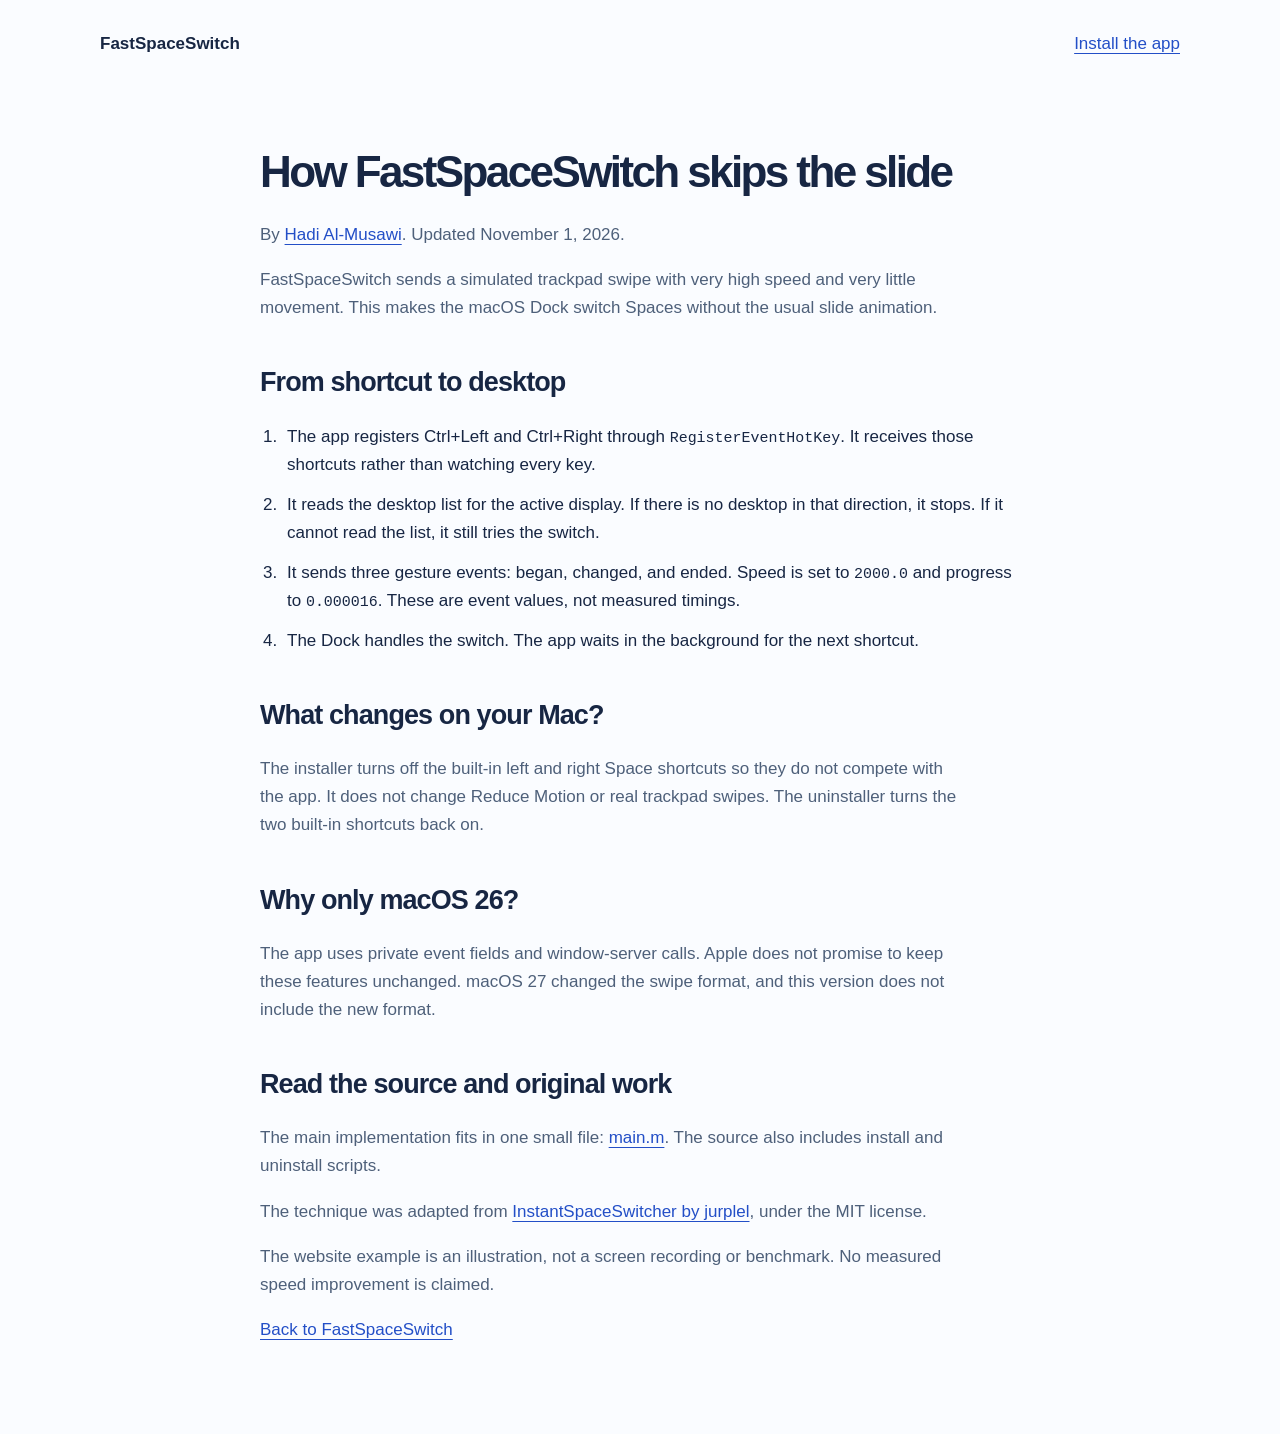
==== docs/how-it-works.html @ 005c176a "Add product website, search content, and release packaging" ====
<!doctype html><html lang="en"><head><meta charset="utf-8"><meta name="viewport" content="width=device-width,initial-scale=1"><title>How instant macOS Spaces switching works - FastSpaceSwitch</title><meta name="description" content="How FastSpaceSwitch skips the macOS Spaces slide animation with two shortcuts and a simulated swipe. Read the small open-source implementation."><link rel="canonical" href="https://hadi-almusawi.github.io/fast-space-switch/how-it-works.html"><link rel="stylesheet" href="style.css"><link rel="icon" href="icon.svg"></head><body><div class="wrap"><header><a class="brand" href="./">FastSpaceSwitch</a><a href="./#install">Install the app</a></header><main class="article"><h1>How FastSpaceSwitch skips the slide</h1><p>By <a href="https://github.com/Hadi-Almusawi">Hadi Al-Musawi</a>. Updated November 1, 2026.</p><p>FastSpaceSwitch sends a simulated trackpad swipe with very high speed and very little movement. This makes the macOS Dock switch Spaces without the usual slide animation.</p><h2>From shortcut to desktop</h2><ol><li>The app registers Ctrl+Left and Ctrl+Right through <code>RegisterEventHotKey</code>. It receives those shortcuts rather than watching every key.</li><li>It reads the desktop list for the active display. If there is no desktop in that direction, it stops. If it cannot read the list, it still tries the switch.</li><li>It sends three gesture events: began, changed, and ended. Speed is set to <code>2000.0</code> and progress to <code>0.000016</code>. These are event values, not measured timings.</li><li>The Dock handles the switch. The app waits in the background for the next shortcut.</li></ol><h2>What changes on your Mac?</h2><p>The installer turns off the built-in left and right Space shortcuts so they do not compete with the app. It does not change Reduce Motion or real trackpad swipes. The uninstaller turns the two built-in shortcuts back on.</p><h2>Why only macOS 26?</h2><p>The app uses private event fields and window-server calls. Apple does not promise to keep these features unchanged. macOS 27 changed the swipe format, and this version does not include the new format.</p><h2>Read the source and original work</h2><p>The main implementation fits in one small file: <a href="https://github.com/Hadi-Almusawi/fast-space-switch/blob/main/main.m">main.m</a>. The source also includes install and uninstall scripts.</p><p>The technique was adapted from <a href="https://github.com/jurplel/InstantSpaceSwitcher">InstantSpaceSwitcher by jurplel</a>, under the MIT license.</p><p>The website example is an illustration, not a screen recording or benchmark. No measured speed improvement is claimed.</p><p><a href="./">Back to FastSpaceSwitch</a></p></main></div></body></html>
---- docs/style.css ----
:root{color-scheme:light;--ink:#172643;--muted:#4e607a;--blue:#234fc7;--pale:#edf2ff;--line:#d3ddec}*{box-sizing:border-box}html{scroll-behavior:smooth;scroll-padding-top:30px}body{margin:0;background:#fafcff;color:var(--ink);font-family:"Helvetica Neue",Helvetica,Arial,sans-serif;line-height:1.65;font-size:17px}.wrap{max-width:1160px;margin:auto;padding:0 40px}a{color:var(--blue);text-underline-offset:4px}a:hover{text-decoration-thickness:2px}:focus-visible{outline:3px solid var(--blue);outline-offset:5px}.skip{position:absolute;top:-100px;background:white;padding:10px;z-index:10}.skip:focus{top:0}header{display:flex;align-items:center;justify-content:space-between;padding:30px 0;gap:24px}.brand{display:flex;gap:12px;align-items:center;font-weight:650;color:var(--ink);text-decoration:none}nav{display:flex;gap:26px}nav a{color:var(--muted);font-size:15px;text-decoration:none}.hero{display:flex;align-items:center;gap:40px;padding:66px 0 68px}.intro{flex:1}.version{font-size:15px;color:var(--blue);margin:0 0 18px}h1{font-size:clamp(38px,4.7vw,60px);line-height:1.07;letter-spacing:-2.6px;font-weight:600;margin:0 0 26px}h2{font-size:32px;letter-spacing:-.9px;line-height:1.2;margin:0 0 24px;font-weight:550}h3{font-size:19px;font-weight:600;margin:0 0 16px}.lead{font-size:21px;color:var(--muted);max-width:560px;line-height:1.5}.actions{display:flex;align-items:center;gap:22px;flex-wrap:wrap;margin:30px 0 15px}.button,button{display:inline-block;background:var(--blue);color:white;padding:12px 20px;border:1px solid transparent;border-radius:8px;text-decoration:none;font:inherit;font-size:16px;font-weight:550;cursor:pointer}.button:hover,button:hover{background:#183c9e}.small{font-size:14px;color:var(--muted);line-height:1.6}.key-pair{display:flex;gap:12px;transform:rotate(-7deg);padding-right:12px}.key-pair kbd{font-family:inherit;font-size:16px;line-height:1.4;display:flex;flex-direction:column;justify-content:space-between;background:var(--pale);width:105px;height:112px;border:1px solid #c3d0e7;box-shadow:0 6px 0 #bdcbe0,0 12px 20px #233d6215;border-radius:16px;padding:16px}.key-pair kbd:last-child{width:80px;font-size:28px;line-height:1.3;align-items:center}.key-pair span{font-size:30px;line-height:1}.demo-section{background:var(--pale);border-radius:20px;padding:32px}.section-top{display:flex;justify-content:space-between;align-items:center;gap:20px;margin-bottom:24px}.section-top h2{margin:0}.section-top button{padding:8px 15px}.demo-grid{display:grid;grid-template-columns:1fr 1fr;gap:28px}.demo-grid h3{font-size:15px}.screen{overflow:hidden;border-radius:10px;aspect-ratio:1.7;border:1px solid #819cc4}.scene{display:flex;width:200%;height:100%;transform:translateX(0)}.desktop{position:relative;width:50%;height:100%;padding:24px 32px 35px;background:linear-gradient(145deg,#9dbce8,#dbe6f9)}.desktop.second{background:linear-gradient(145deg,#b9b5e6,#e7dcf5)}.window{background:white;border-radius:7px;box-shadow:0 5px 20px #1c315a25;padding:7px 14px;height:100%;font-size:13px}.window span{color:#9eacc0;letter-spacing:3px;font-size:9px}.window p{margin:10px 0}.fake-lines{height:40px;max-width:160px;background:repeating-linear-gradient(to bottom,#e5eaf2 0px,#e5eaf2 5px,transparent 5px,transparent 13px)}.desktop small{position:absolute;bottom:8px;left:0;right:0;text-align:center;font-size:11px;color:#233b61}.native .scene{transition:transform .65s ease}.demo-grid.switched .scene{transform:translateX(-50%)}section:not(.hero):not(.demo-section){padding:68px 0;border-bottom:1px solid var(--line)}.columns{display:grid;grid-template-columns:1fr 1fr;gap:56px}.columns p:first-child{margin-top:0}p{max-width:75ch}pre{white-space:pre-wrap;overflow-wrap:anywhere;background:var(--pale);padding:20px;border-radius:8px;font-size:14px;line-height:1.8}code{font-size:.88em;font-family:Menlo,Consolas,monospace;overflow-wrap:anywhere}li{padding-left:5px;margin-bottom:12px}ol{padding-left:22px}.install-columns{margin-top:32px}table{width:100%;border-collapse:collapse;text-align:left;font-size:16px}caption{text-align:left;color:var(--muted);font-size:14px;margin-bottom:12px}td,th{padding:16px 12px;border-bottom:1px solid var(--line);vertical-align:top}th{font-weight:550;width:40%}details{border-bottom:1px solid var(--line);padding:19px 0}summary{cursor:pointer;font-weight:550;padding-right:10px}details p{color:var(--muted);padding-left:18px}.closing{text-align:center}.closing p{margin:0 auto 24px}.closing h2{font-size:38px}footer{display:flex;flex-wrap:wrap;gap:18px 26px;padding:32px 0;font-size:13px}footer span{margin-right:auto}footer a{color:var(--muted)}.article{max-width:760px;margin:60px auto 90px}.article h1{font-size:44px}.article h2{margin-top:44px;font-size:27px}.article p{color:var(--muted)}@media(max-width:760px){.wrap{padding:0 22px}header{padding:22px 0;flex-wrap:wrap;gap:16px}nav{gap:20px}.hero{padding:42px 0;gap:20px}h1{letter-spacing:-1.4px}.key-pair{display:none}.lead{font-size:19px}.columns{grid-template-columns:1fr;gap:24px}.demo-section{padding:22px 16px;border-radius:13px}.demo-grid{grid-template-columns:1fr;gap:24px}.screen{aspect-ratio:1.9}.section-top{align-items:start}.section-top h2{font-size:27px}.section-top button{font-size:14px;white-space:nowrap;padding:8px 10px}section:not(.hero):not(.demo-section){padding:46px 0}h2{font-size:28px}.desktop{padding:18px 32px 32px}td,th{padding:12px 6px;font-size:14px}footer span{width:100%}.article{margin:35px auto}.article h1{font-size:36px}}@media(prefers-reduced-motion:reduce){html{scroll-behavior:auto}.native .scene{transition:none}}[hidden]{display:none!important}
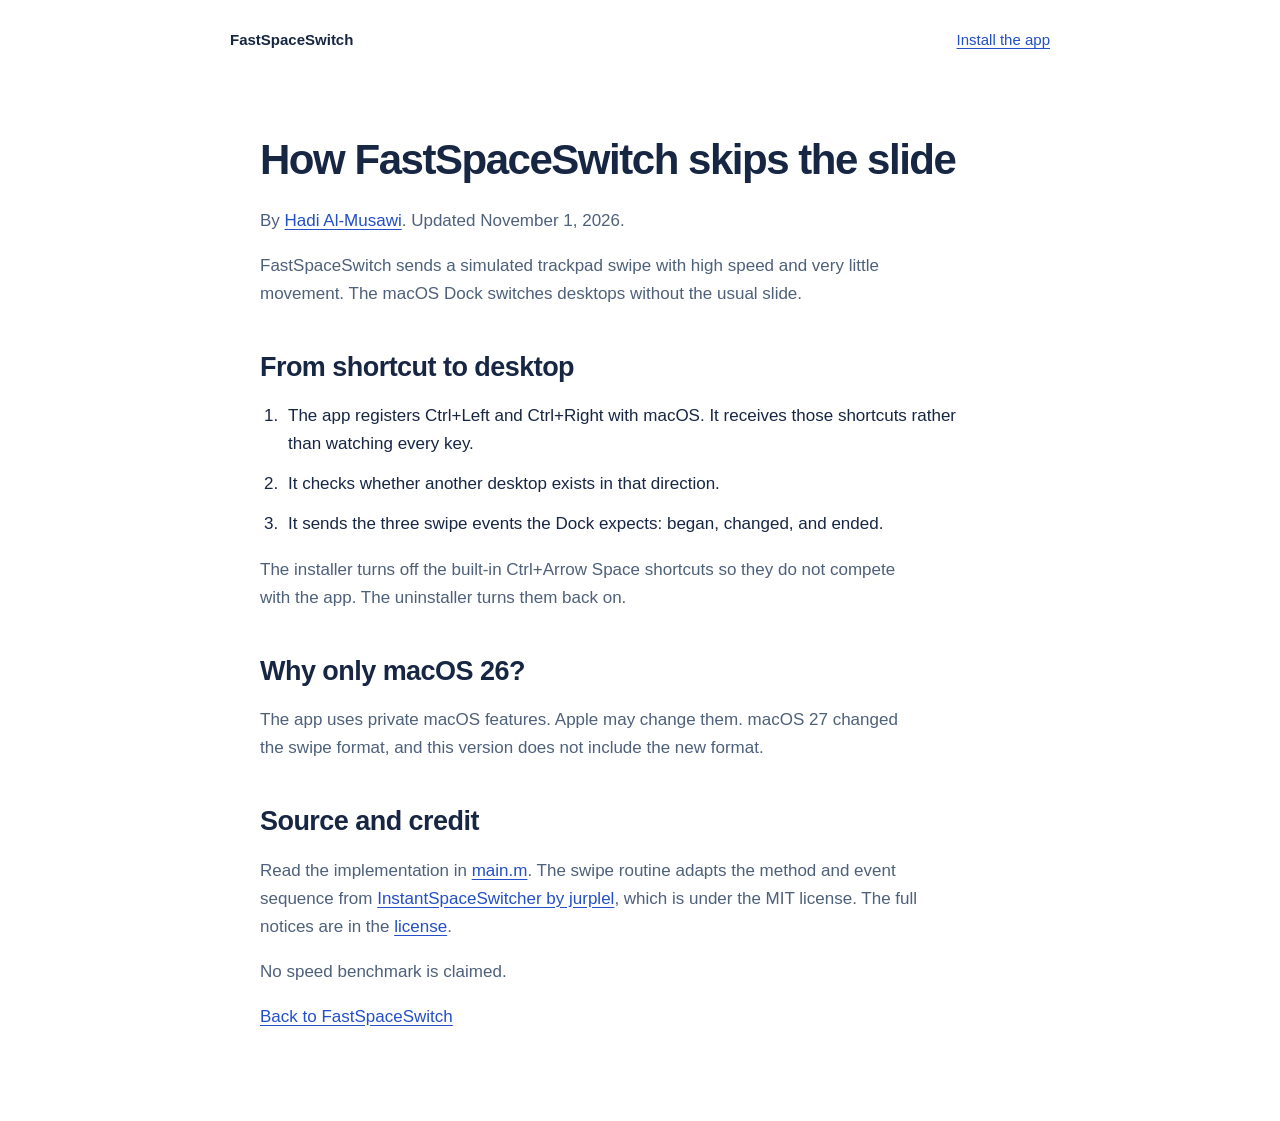
==== commit c8e5202f: "Simplify project website and keep technical credit in context" ====
--- a/docs/how-it-works.html
+++ b/docs/how-it-works.html
@@ -1 +1,35 @@
-<!doctype html><html lang="en"><head><meta charset="utf-8"><meta name="viewport" content="width=device-width,initial-scale=1"><title>How instant macOS Spaces switching works - FastSpaceSwitch</title><meta name="description" content="How FastSpaceSwitch skips the macOS Spaces slide animation with two shortcuts and a simulated swipe. Read the small open-source implementation."><link rel="canonical" href="https://hadi-almusawi.github.io/fast-space-switch/how-it-works.html"><link rel="stylesheet" href="style.css"><link rel="icon" href="icon.svg"></head><body><div class="wrap"><header><a class="brand" href="./">FastSpaceSwitch</a><a href="./#install">Install the app</a></header><main class="article"><h1>How FastSpaceSwitch skips the slide</h1><p>By <a href="https://github.com/Hadi-Almusawi">Hadi Al-Musawi</a>. Updated November 1, 2026.</p><p>FastSpaceSwitch sends a simulated trackpad swipe with very high speed and very little movement. This makes the macOS Dock switch Spaces without the usual slide animation.</p><h2>From shortcut to desktop</h2><ol><li>The app registers Ctrl+Left and Ctrl+Right through <code>RegisterEventHotKey</code>. It receives those shortcuts rather than watching every key.</li><li>It reads the desktop list for the active display. If there is no desktop in that direction, it stops. If it cannot read the list, it still tries the switch.</li><li>It sends three gesture events: began, changed, and ended. Speed is set to <code>2000.0</code> and progress to <code>0.000016</code>. These are event values, not measured timings.</li><li>The Dock handles the switch. The app waits in the background for the next shortcut.</li></ol><h2>What changes on your Mac?</h2><p>The installer turns off the built-in left and right Space shortcuts so they do not compete with the app. It does not change Reduce Motion or real trackpad swipes. The uninstaller turns the two built-in shortcuts back on.</p><h2>Why only macOS 26?</h2><p>The app uses private event fields and window-server calls. Apple does not promise to keep these features unchanged. macOS 27 changed the swipe format, and this version does not include the new format.</p><h2>Read the source and original work</h2><p>The main implementation fits in one small file: <a href="https://github.com/Hadi-Almusawi/fast-space-switch/blob/main/main.m">main.m</a>. The source also includes install and uninstall scripts.</p><p>The technique was adapted from <a href="https://github.com/jurplel/InstantSpaceSwitcher">InstantSpaceSwitcher by jurplel</a>, under the MIT license.</p><p>The website example is an illustration, not a screen recording or benchmark. No measured speed improvement is claimed.</p><p><a href="./">Back to FastSpaceSwitch</a></p></main></div></body></html>
+<!doctype html>
+<html lang="en">
+<head>
+  <meta charset="utf-8">
+  <meta name="viewport" content="width=device-width, initial-scale=1">
+  <title>How instant macOS Spaces switching works - FastSpaceSwitch</title>
+  <meta name="description" content="How FastSpaceSwitch skips the macOS Spaces slide animation with two shortcuts and a simulated swipe. Read the small open-source implementation.">
+  <link rel="canonical" href="https://hadi-almusawi.github.io/fast-space-switch/how-it-works.html">
+  <link rel="stylesheet" href="style.css">
+  <link rel="icon" href="icon.svg">
+</head>
+<body>
+  <div class="page">
+    <header class="top"><a class="brand" href="./">FastSpaceSwitch</a><a href="./#install">Install the app</a></header>
+    <main class="article">
+      <h1>How FastSpaceSwitch skips the slide</h1>
+      <p>By <a href="https://github.com/Hadi-Almusawi">Hadi Al-Musawi</a>. Updated November 1, 2026.</p>
+      <p>FastSpaceSwitch sends a simulated trackpad swipe with high speed and very little movement. The macOS Dock switches desktops without the usual slide.</p>
+      <h2>From shortcut to desktop</h2>
+      <ol>
+        <li>The app registers Ctrl+Left and Ctrl+Right with macOS. It receives those shortcuts rather than watching every key.</li>
+        <li>It checks whether another desktop exists in that direction.</li>
+        <li>It sends the three swipe events the Dock expects: began, changed, and ended.</li>
+      </ol>
+      <p>The installer turns off the built-in Ctrl+Arrow Space shortcuts so they do not compete with the app. The uninstaller turns them back on.</p>
+      <h2>Why only macOS 26?</h2>
+      <p>The app uses private macOS features. Apple may change them. macOS 27 changed the swipe format, and this version does not include the new format.</p>
+      <h2>Source and credit</h2>
+      <p>Read the implementation in <a href="https://github.com/Hadi-Almusawi/fast-space-switch/blob/main/main.m">main.m</a>. The swipe routine adapts the method and event sequence from <a href="https://github.com/jurplel/InstantSpaceSwitcher">InstantSpaceSwitcher by jurplel</a>, which is under the MIT license. The full notices are in the <a href="https://github.com/Hadi-Almusawi/fast-space-switch/blob/main/LICENSE">license</a>.</p>
+      <p>No speed benchmark is claimed.</p>
+      <p><a href="./">Back to FastSpaceSwitch</a></p>
+    </main>
+  </div>
+</body>
+</html>
--- a/docs/style.css
+++ b/docs/style.css
@@ -1 +1,54 @@
-:root{color-scheme:light;--ink:#172643;--muted:#4e607a;--blue:#234fc7;--pale:#edf2ff;--line:#d3ddec}*{box-sizing:border-box}html{scroll-behavior:smooth;scroll-padding-top:30px}body{margin:0;background:#fafcff;color:var(--ink);font-family:"Helvetica Neue",Helvetica,Arial,sans-serif;line-height:1.65;font-size:17px}.wrap{max-width:1160px;margin:auto;padding:0 40px}a{color:var(--blue);text-underline-offset:4px}a:hover{text-decoration-thickness:2px}:focus-visible{outline:3px solid var(--blue);outline-offset:5px}.skip{position:absolute;top:-100px;background:white;padding:10px;z-index:10}.skip:focus{top:0}header{display:flex;align-items:center;justify-content:space-between;padding:30px 0;gap:24px}.brand{display:flex;gap:12px;align-items:center;font-weight:650;color:var(--ink);text-decoration:none}nav{display:flex;gap:26px}nav a{color:var(--muted);font-size:15px;text-decoration:none}.hero{display:flex;align-items:center;gap:40px;padding:66px 0 68px}.intro{flex:1}.version{font-size:15px;color:var(--blue);margin:0 0 18px}h1{font-size:clamp(38px,4.7vw,60px);line-height:1.07;letter-spacing:-2.6px;font-weight:600;margin:0 0 26px}h2{font-size:32px;letter-spacing:-.9px;line-height:1.2;margin:0 0 24px;font-weight:550}h3{font-size:19px;font-weight:600;margin:0 0 16px}.lead{font-size:21px;color:var(--muted);max-width:560px;line-height:1.5}.actions{display:flex;align-items:center;gap:22px;flex-wrap:wrap;margin:30px 0 15px}.button,button{display:inline-block;background:var(--blue);color:white;padding:12px 20px;border:1px solid transparent;border-radius:8px;text-decoration:none;font:inherit;font-size:16px;font-weight:550;cursor:pointer}.button:hover,button:hover{background:#183c9e}.small{font-size:14px;color:var(--muted);line-height:1.6}.key-pair{display:flex;gap:12px;transform:rotate(-7deg);padding-right:12px}.key-pair kbd{font-family:inherit;font-size:16px;line-height:1.4;display:flex;flex-direction:column;justify-content:space-between;background:var(--pale);width:105px;height:112px;border:1px solid #c3d0e7;box-shadow:0 6px 0 #bdcbe0,0 12px 20px #233d6215;border-radius:16px;padding:16px}.key-pair kbd:last-child{width:80px;font-size:28px;line-height:1.3;align-items:center}.key-pair span{font-size:30px;line-height:1}.demo-section{background:var(--pale);border-radius:20px;padding:32px}.section-top{display:flex;justify-content:space-between;align-items:center;gap:20px;margin-bottom:24px}.section-top h2{margin:0}.section-top button{padding:8px 15px}.demo-grid{display:grid;grid-template-columns:1fr 1fr;gap:28px}.demo-grid h3{font-size:15px}.screen{overflow:hidden;border-radius:10px;aspect-ratio:1.7;border:1px solid #819cc4}.scene{display:flex;width:200%;height:100%;transform:translateX(0)}.desktop{position:relative;width:50%;height:100%;padding:24px 32px 35px;background:linear-gradient(145deg,#9dbce8,#dbe6f9)}.desktop.second{background:linear-gradient(145deg,#b9b5e6,#e7dcf5)}.window{background:white;border-radius:7px;box-shadow:0 5px 20px #1c315a25;padding:7px 14px;height:100%;font-size:13px}.window span{color:#9eacc0;letter-spacing:3px;font-size:9px}.window p{margin:10px 0}.fake-lines{height:40px;max-width:160px;background:repeating-linear-gradient(to bottom,#e5eaf2 0px,#e5eaf2 5px,transparent 5px,transparent 13px)}.desktop small{position:absolute;bottom:8px;left:0;right:0;text-align:center;font-size:11px;color:#233b61}.native .scene{transition:transform .65s ease}.demo-grid.switched .scene{transform:translateX(-50%)}section:not(.hero):not(.demo-section){padding:68px 0;border-bottom:1px solid var(--line)}.columns{display:grid;grid-template-columns:1fr 1fr;gap:56px}.columns p:first-child{margin-top:0}p{max-width:75ch}pre{white-space:pre-wrap;overflow-wrap:anywhere;background:var(--pale);padding:20px;border-radius:8px;font-size:14px;line-height:1.8}code{font-size:.88em;font-family:Menlo,Consolas,monospace;overflow-wrap:anywhere}li{padding-left:5px;margin-bottom:12px}ol{padding-left:22px}.install-columns{margin-top:32px}table{width:100%;border-collapse:collapse;text-align:left;font-size:16px}caption{text-align:left;color:var(--muted);font-size:14px;margin-bottom:12px}td,th{padding:16px 12px;border-bottom:1px solid var(--line);vertical-align:top}th{font-weight:550;width:40%}details{border-bottom:1px solid var(--line);padding:19px 0}summary{cursor:pointer;font-weight:550;padding-right:10px}details p{color:var(--muted);padding-left:18px}.closing{text-align:center}.closing p{margin:0 auto 24px}.closing h2{font-size:38px}footer{display:flex;flex-wrap:wrap;gap:18px 26px;padding:32px 0;font-size:13px}footer span{margin-right:auto}footer a{color:var(--muted)}.article{max-width:760px;margin:60px auto 90px}.article h1{font-size:44px}.article h2{margin-top:44px;font-size:27px}.article p{color:var(--muted)}@media(max-width:760px){.wrap{padding:0 22px}header{padding:22px 0;flex-wrap:wrap;gap:16px}nav{gap:20px}.hero{padding:42px 0;gap:20px}h1{letter-spacing:-1.4px}.key-pair{display:none}.lead{font-size:19px}.columns{grid-template-columns:1fr;gap:24px}.demo-section{padding:22px 16px;border-radius:13px}.demo-grid{grid-template-columns:1fr;gap:24px}.screen{aspect-ratio:1.9}.section-top{align-items:start}.section-top h2{font-size:27px}.section-top button{font-size:14px;white-space:nowrap;padding:8px 10px}section:not(.hero):not(.demo-section){padding:46px 0}h2{font-size:28px}.desktop{padding:18px 32px 32px}td,th{padding:12px 6px;font-size:14px}footer span{width:100%}.article{margin:35px auto}.article h1{font-size:36px}}@media(prefers-reduced-motion:reduce){html{scroll-behavior:auto}.native .scene{transition:none}}[hidden]{display:none!important}
+:root {
+  color-scheme: light;
+  --ink: #172643;
+  --muted: #4e607a;
+  --blue: #234fc7;
+  --line: #dbe2ed;
+}
+
+* { box-sizing: border-box; }
+html { scroll-behavior: smooth; }
+body {
+  margin: 0;
+  background: #fff;
+  color: var(--ink);
+  font: 17px/1.65 "Helvetica Neue", Helvetica, Arial, sans-serif;
+}
+.page { max-width: 880px; margin: 0 auto; padding: 0 30px; }
+a { color: var(--blue); text-underline-offset: 3px; }
+a:hover { text-decoration-thickness: 2px; }
+:focus-visible { outline: 3px solid var(--blue); outline-offset: 4px; }
+.skip { position: absolute; top: -100px; padding: 10px; background: white; }
+.skip:focus { top: 0; }
+.top { display: flex; align-items: center; justify-content: space-between; gap: 20px; padding: 28px 0; font-size: 15px; }
+.brand { display: inline-flex; align-items: center; gap: 10px; color: var(--ink); font-weight: 650; text-decoration: none; }
+.hero { padding: 82px 0 70px; }
+h1 { max-width: 760px; margin: 0 0 24px; font-size: clamp(37px, 6vw, 60px); line-height: 1.12; letter-spacing: -.035em; font-weight: 600; }
+.hero > p:not(.note) { max-width: 660px; margin: 0 0 30px; color: var(--muted); font-size: 21px; line-height: 1.55; }
+kbd { display: inline-block; min-width: 30px; padding: 0 5px; border: 1px solid #b9c8de; border-radius: 5px; background: #f5f8fc; color: var(--ink); font-family: inherit; font-size: .82em; font-weight: 600; line-height: 1.7; text-align: center; white-space: nowrap; }
+.button { display: inline-block; padding: 12px 19px; border-radius: 7px; background: var(--blue); color: white; font-weight: 600; text-decoration: none; }
+.button:hover { background: #183c9e; }
+.note { max-width: 680px; color: var(--muted); font-size: 14px; line-height: 1.6; }
+.hero .note { margin-top: 17px; }
+main > section:not(.hero) { padding: 46px 0; border-top: 1px solid var(--line); }
+h2 { margin: 0 0 17px; font-size: 27px; line-height: 1.3; letter-spacing: -.02em; font-weight: 600; }
+p { max-width: 70ch; margin: 0 0 17px; }
+ol { max-width: 700px; margin: 0 0 18px; padding-left: 23px; }
+li { margin: 0 0 12px; padding-left: 5px; }
+code { font: .85em Menlo, Consolas, monospace; overflow-wrap: anywhere; }
+footer { display: flex; flex-wrap: wrap; gap: 12px 25px; padding: 28px 0 42px; border-top: 1px solid var(--line); color: var(--muted); font-size: 14px; }
+footer span { margin-right: auto; }
+.article { max-width: 760px; margin: 55px auto 90px; }
+.article h1 { font-size: 42px; }
+.article h2 { margin-top: 42px; }
+.article p { color: var(--muted); }
+@media (max-width: 600px) {
+  .page { padding: 0 20px; }
+  .top { padding: 20px 0; }
+  .hero { padding: 56px 0 50px; }
+  h1 { letter-spacing: -.03em; }
+  .hero > p:not(.note) { font-size: 19px; }
+  main > section:not(.hero) { padding: 36px 0; }
+  footer span { width: 100%; }
+}
+@media (prefers-reduced-motion: reduce) { html { scroll-behavior: auto; } }
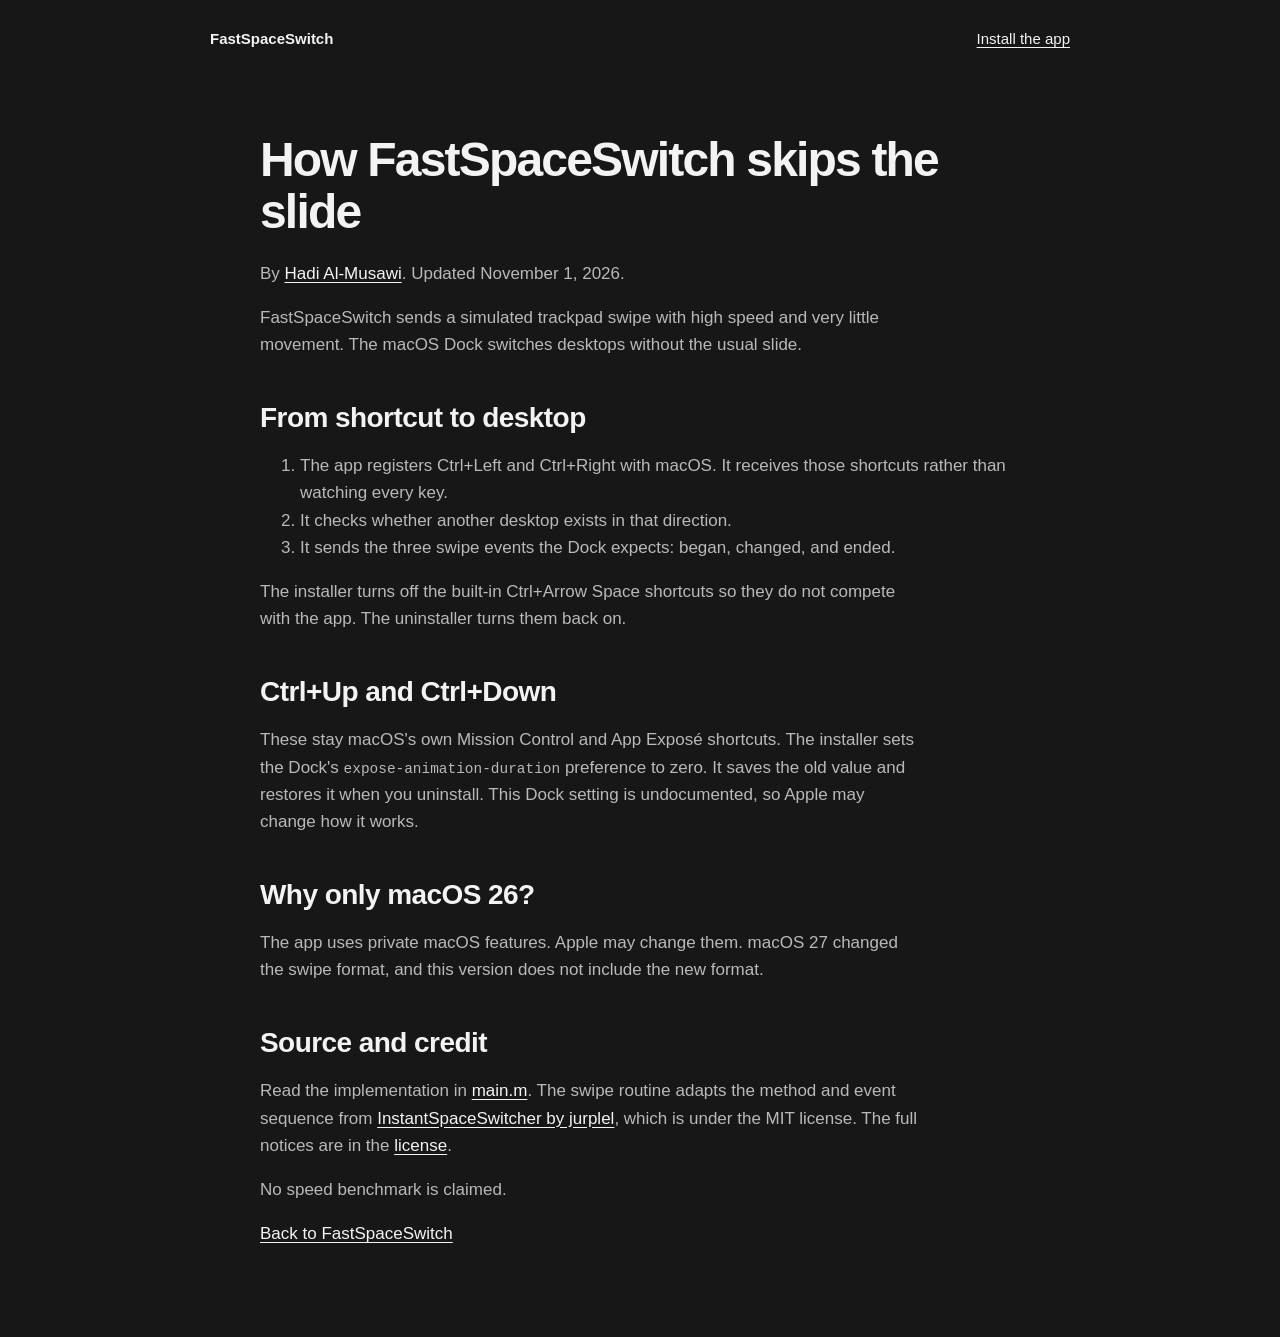
==== commit ea7abae0: "Speed up native Mission Control shortcuts" ====
--- a/docs/how-it-works.html
+++ b/docs/how-it-works.html
@@ -23,6 +23,8 @@
         <li>It sends the three swipe events the Dock expects: began, changed, and ended.</li>
       </ol>
       <p>The installer turns off the built-in Ctrl+Arrow Space shortcuts so they do not compete with the app. The uninstaller turns them back on.</p>
+      <h2>Ctrl+Up and Ctrl+Down</h2>
+      <p>These stay macOS's own Mission Control and App Exposé shortcuts. The installer sets the Dock's <code>expose-animation-duration</code> preference to zero. It saves the old value and restores it when you uninstall. This Dock setting is undocumented, so Apple may change how it works.</p>
       <h2>Why only macOS 26?</h2>
       <p>The app uses private macOS features. Apple may change them. macOS 27 changed the swipe format, and this version does not include the new format.</p>
       <h2>Source and credit</h2>
--- a/docs/style.css
+++ b/docs/style.css
@@ -1,54 +1,46 @@
-:root {
-  color-scheme: light;
-  --ink: #172643;
-  --muted: #4e607a;
-  --blue: #234fc7;
-  --line: #dbe2ed;
-}
-
+:root { color-scheme: dark; --bg: #171717; --surface: #222; --ink: #f3f3f3; --muted: #b9b9b9; --line: #3a3a3a; }
 * { box-sizing: border-box; }
 html { scroll-behavior: smooth; }
-body {
-  margin: 0;
-  background: #fff;
-  color: var(--ink);
-  font: 17px/1.65 "Helvetica Neue", Helvetica, Arial, sans-serif;
-}
-.page { max-width: 880px; margin: 0 auto; padding: 0 30px; }
-a { color: var(--blue); text-underline-offset: 3px; }
-a:hover { text-decoration-thickness: 2px; }
-:focus-visible { outline: 3px solid var(--blue); outline-offset: 4px; }
-.skip { position: absolute; top: -100px; padding: 10px; background: white; }
+body { margin: 0; background: var(--bg); color: var(--ink); font: 17px/1.6 -apple-system, BlinkMacSystemFont, "Helvetica Neue", sans-serif; }
+.page { max-width: 920px; margin: auto; padding: 0 30px; }
+a { color: var(--ink); text-underline-offset: 3px; }
+a:hover { color: #fff; text-decoration-thickness: 2px; }
+:focus-visible { outline: 2px solid #fff; outline-offset: 4px; }
+.skip { position: absolute; top: -100px; padding: 8px 12px; background: var(--ink); color: var(--bg); }
 .skip:focus { top: 0; }
-.top { display: flex; align-items: center; justify-content: space-between; gap: 20px; padding: 28px 0; font-size: 15px; }
-.brand { display: inline-flex; align-items: center; gap: 10px; color: var(--ink); font-weight: 650; text-decoration: none; }
-.hero { padding: 82px 0 70px; }
-h1 { max-width: 760px; margin: 0 0 24px; font-size: clamp(37px, 6vw, 60px); line-height: 1.12; letter-spacing: -.035em; font-weight: 600; }
-.hero > p:not(.note) { max-width: 660px; margin: 0 0 30px; color: var(--muted); font-size: 21px; line-height: 1.55; }
-kbd { display: inline-block; min-width: 30px; padding: 0 5px; border: 1px solid #b9c8de; border-radius: 5px; background: #f5f8fc; color: var(--ink); font-family: inherit; font-size: .82em; font-weight: 600; line-height: 1.7; text-align: center; white-space: nowrap; }
-.button { display: inline-block; padding: 12px 19px; border-radius: 7px; background: var(--blue); color: white; font-weight: 600; text-decoration: none; }
-.button:hover { background: #183c9e; }
-.note { max-width: 680px; color: var(--muted); font-size: 14px; line-height: 1.6; }
-.hero .note { margin-top: 17px; }
-main > section:not(.hero) { padding: 46px 0; border-top: 1px solid var(--line); }
-h2 { margin: 0 0 17px; font-size: 27px; line-height: 1.3; letter-spacing: -.02em; font-weight: 600; }
+.top { display: flex; align-items: center; justify-content: space-between; gap: 20px; padding: 27px 0; font-size: 15px; }
+.brand { display: inline-flex; align-items: center; gap: 10px; font-weight: 650; text-decoration: none; }
+.hero { padding: 86px 0 78px; }
+h1 { max-width: 740px; margin: 0 0 22px; font-size: clamp(40px, 7vw, 68px); font-weight: 650; line-height: 1.08; letter-spacing: -.038em; }
+.hero > p:not(.note) { max-width: 620px; margin: 0 0 30px; color: var(--muted); font-size: 21px; line-height: 1.5; }
+kbd { display: inline-block; padding: 0 7px; border: 1px solid #777; border-radius: 5px; background: #303030; color: var(--ink); font-family: inherit; font-size: .85em; font-weight: 600; line-height: 1.65; white-space: nowrap; }
+.button { display: inline-block; padding: 12px 20px; border-radius: 6px; background: var(--ink); color: #171717; font-weight: 650; text-decoration: none; }
+.button:hover { background: #d9d9d9; color: #171717; }
+.note { max-width: 650px; margin: 18px 0 0; color: var(--muted); font-size: 14px; }
+main > section:not(.hero) { padding: 48px 0; border-top: 1px solid var(--line); }
+h2 { margin: 0 0 17px; font-size: 28px; font-weight: 630; letter-spacing: -.02em; line-height: 1.25; }
 p { max-width: 70ch; margin: 0 0 17px; }
-ol { max-width: 700px; margin: 0 0 18px; padding-left: 23px; }
-li { margin: 0 0 12px; padding-left: 5px; }
-code { font: .85em Menlo, Consolas, monospace; overflow-wrap: anywhere; }
-footer { display: flex; flex-wrap: wrap; gap: 12px 25px; padding: 28px 0 42px; border-top: 1px solid var(--line); color: var(--muted); font-size: 14px; }
+video { display: block; width: 100%; height: auto; border: 1px solid var(--line); border-radius: 8px; background: #222; }
+.compatibility { text-align: center; }
+.versions { max-width: 660px; margin: 24px auto 0; border-top: 1px solid var(--line); text-align: left; }
+.versions > div { display: flex; justify-content: space-between; align-items: center; gap: 20px; padding: 16px 4px; border-bottom: 1px solid var(--line); }
+.versions strong { white-space: nowrap; font-size: 15px; }
+.yes { color: #a9dfaf; }
+.no { color: #f0abab; }
+.unknown { color: var(--muted); }
+.compatibility .note { margin-left: auto; margin-right: auto; }
+details { max-width: 720px; border-bottom: 1px solid var(--line); }
+details:first-of-type { border-top: 1px solid var(--line); }
+summary { padding: 16px 2px; cursor: pointer; font-weight: 600; }
+details p { padding: 0 20px 8px 2px; color: var(--muted); }
+pre { display: inline-block; max-width: 100%; margin: 0 0 16px; padding: 12px 16px; overflow-x: auto; border: 1px solid var(--line); border-radius: 6px; background: var(--surface); }
+code { font: .85em Menlo, Consolas, monospace; }
+#get .button { margin-top: 4px; }
+footer { display: flex; flex-wrap: wrap; gap: 12px 24px; padding: 28px 0 44px; border-top: 1px solid var(--line); color: var(--muted); font-size: 14px; }
 footer span { margin-right: auto; }
-.article { max-width: 760px; margin: 55px auto 90px; }
-.article h1 { font-size: 42px; }
+.article { max-width: 760px; margin: 56px auto 90px; }
+.article h1 { font-size: clamp(36px, 6vw, 48px); }
 .article h2 { margin-top: 42px; }
-.article p { color: var(--muted); }
-@media (max-width: 600px) {
-  .page { padding: 0 20px; }
-  .top { padding: 20px 0; }
-  .hero { padding: 56px 0 50px; }
-  h1 { letter-spacing: -.03em; }
-  .hero > p:not(.note) { font-size: 19px; }
-  main > section:not(.hero) { padding: 36px 0; }
-  footer span { width: 100%; }
-}
+.article p, .article li { color: var(--muted); }
+@media (max-width: 600px) { .page { padding: 0 20px; } .top { padding: 20px 0; } .hero { padding: 56px 0 54px; } .hero > p:not(.note) { font-size: 19px; } main > section:not(.hero) { padding: 38px 0; } .versions > div { font-size: 14px; } .versions strong { font-size: 13px; } footer span { width: 100%; } }
 @media (prefers-reduced-motion: reduce) { html { scroll-behavior: auto; } }
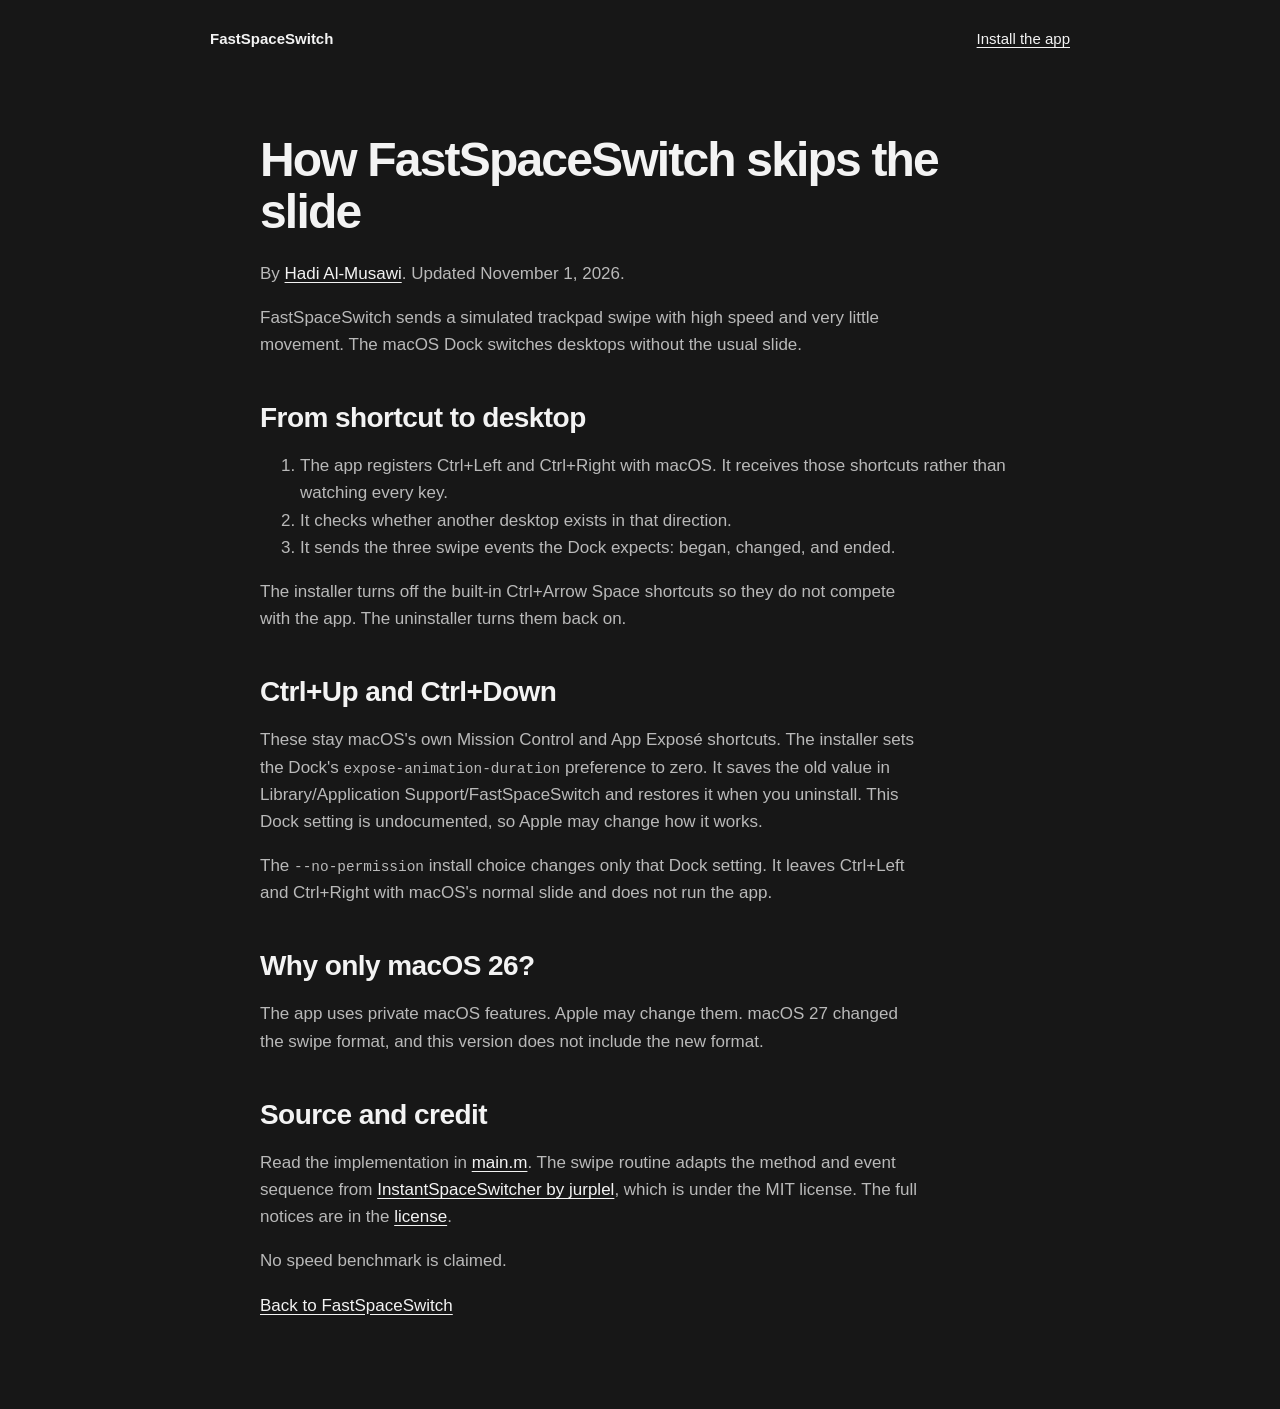
==== commit dca222b2: "Add no-permission install choice" ====
--- a/docs/how-it-works.html
+++ b/docs/how-it-works.html
@@ -24,7 +24,8 @@
       </ol>
       <p>The installer turns off the built-in Ctrl+Arrow Space shortcuts so they do not compete with the app. The uninstaller turns them back on.</p>
       <h2>Ctrl+Up and Ctrl+Down</h2>
-      <p>These stay macOS's own Mission Control and App Exposé shortcuts. The installer sets the Dock's <code>expose-animation-duration</code> preference to zero. It saves the old value and restores it when you uninstall. This Dock setting is undocumented, so Apple may change how it works.</p>
+      <p>These stay macOS's own Mission Control and App Exposé shortcuts. The installer sets the Dock's <code>expose-animation-duration</code> preference to zero. It saves the old value in Library/Application Support/FastSpaceSwitch and restores it when you uninstall. This Dock setting is undocumented, so Apple may change how it works.</p>
+      <p>The <code>--no-permission</code> install choice changes only that Dock setting. It leaves Ctrl+Left and Ctrl+Right with macOS's normal slide and does not run the app.</p>
       <h2>Why only macOS 26?</h2>
       <p>The app uses private macOS features. Apple may change them. macOS 27 changed the swipe format, and this version does not include the new format.</p>
       <h2>Source and credit</h2>
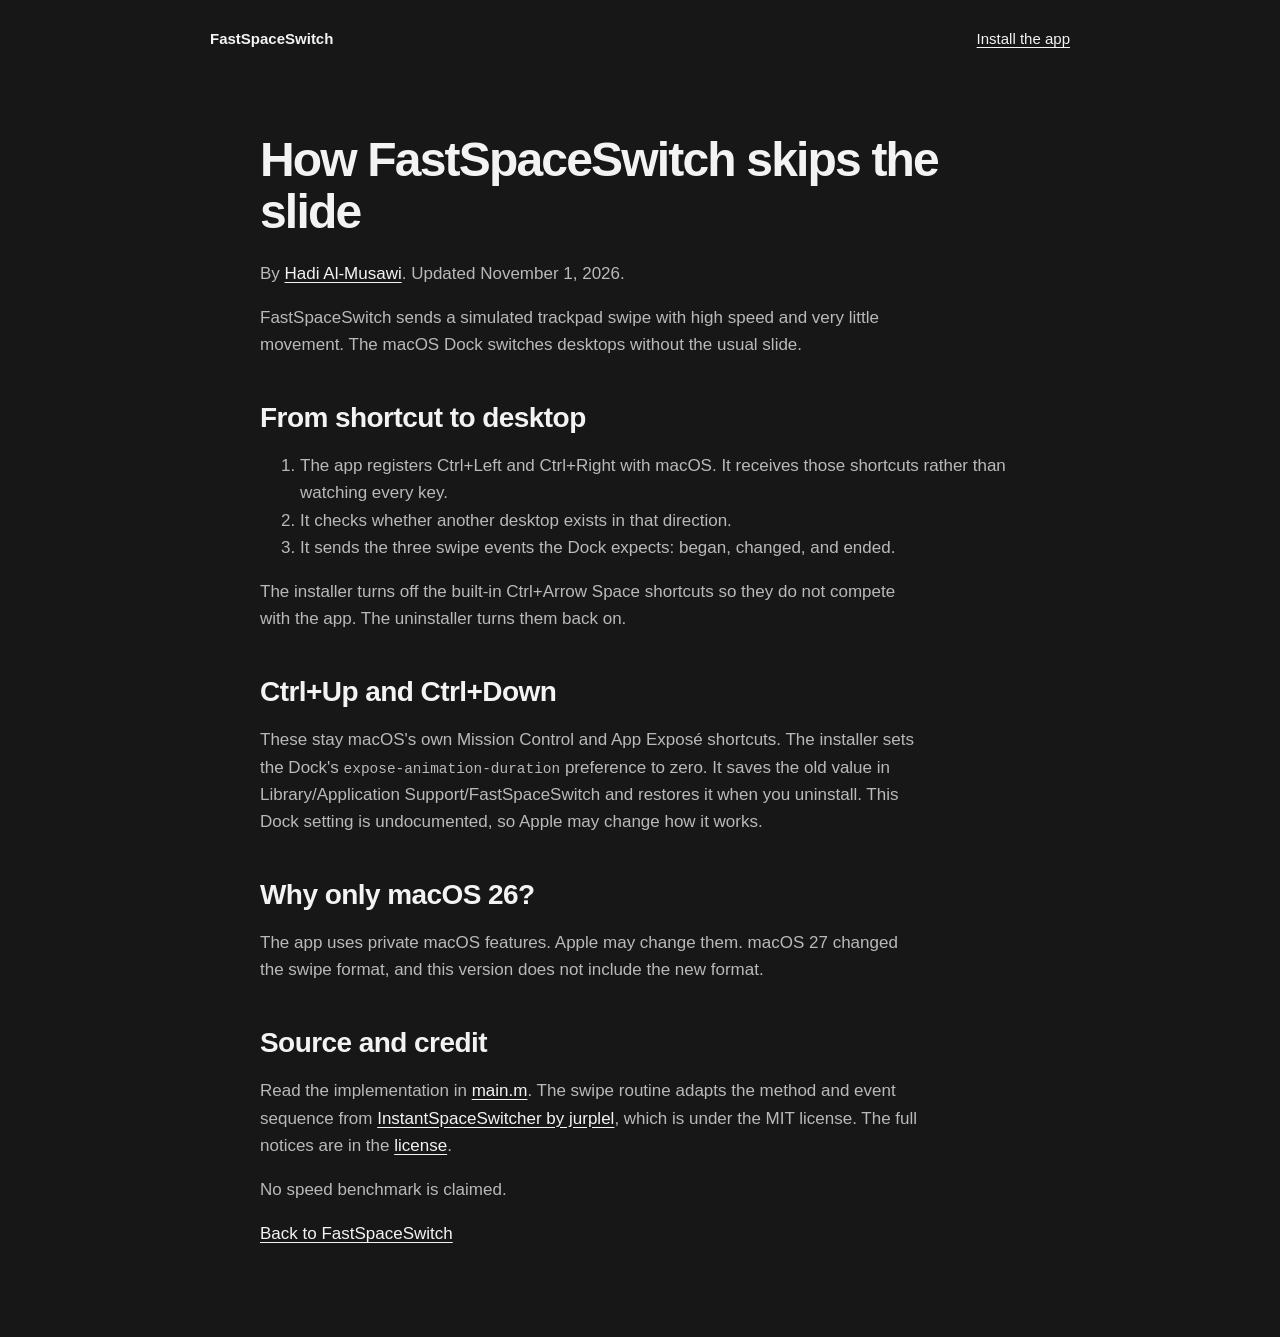
==== commit 25ea318a: "Restore native shortcuts and clarify installation" ====
--- a/docs/how-it-works.html
+++ b/docs/how-it-works.html
@@ -25,7 +25,6 @@
       <p>The installer turns off the built-in Ctrl+Arrow Space shortcuts so they do not compete with the app. The uninstaller turns them back on.</p>
       <h2>Ctrl+Up and Ctrl+Down</h2>
       <p>These stay macOS's own Mission Control and App Exposé shortcuts. The installer sets the Dock's <code>expose-animation-duration</code> preference to zero. It saves the old value in Library/Application Support/FastSpaceSwitch and restores it when you uninstall. This Dock setting is undocumented, so Apple may change how it works.</p>
-      <p>The <code>--no-permission</code> install choice changes only that Dock setting. It leaves Ctrl+Left and Ctrl+Right with macOS's normal slide and does not run the app.</p>
       <h2>Why only macOS 26?</h2>
       <p>The app uses private macOS features. Apple may change them. macOS 27 changed the swipe format, and this version does not include the new format.</p>
       <h2>Source and credit</h2>
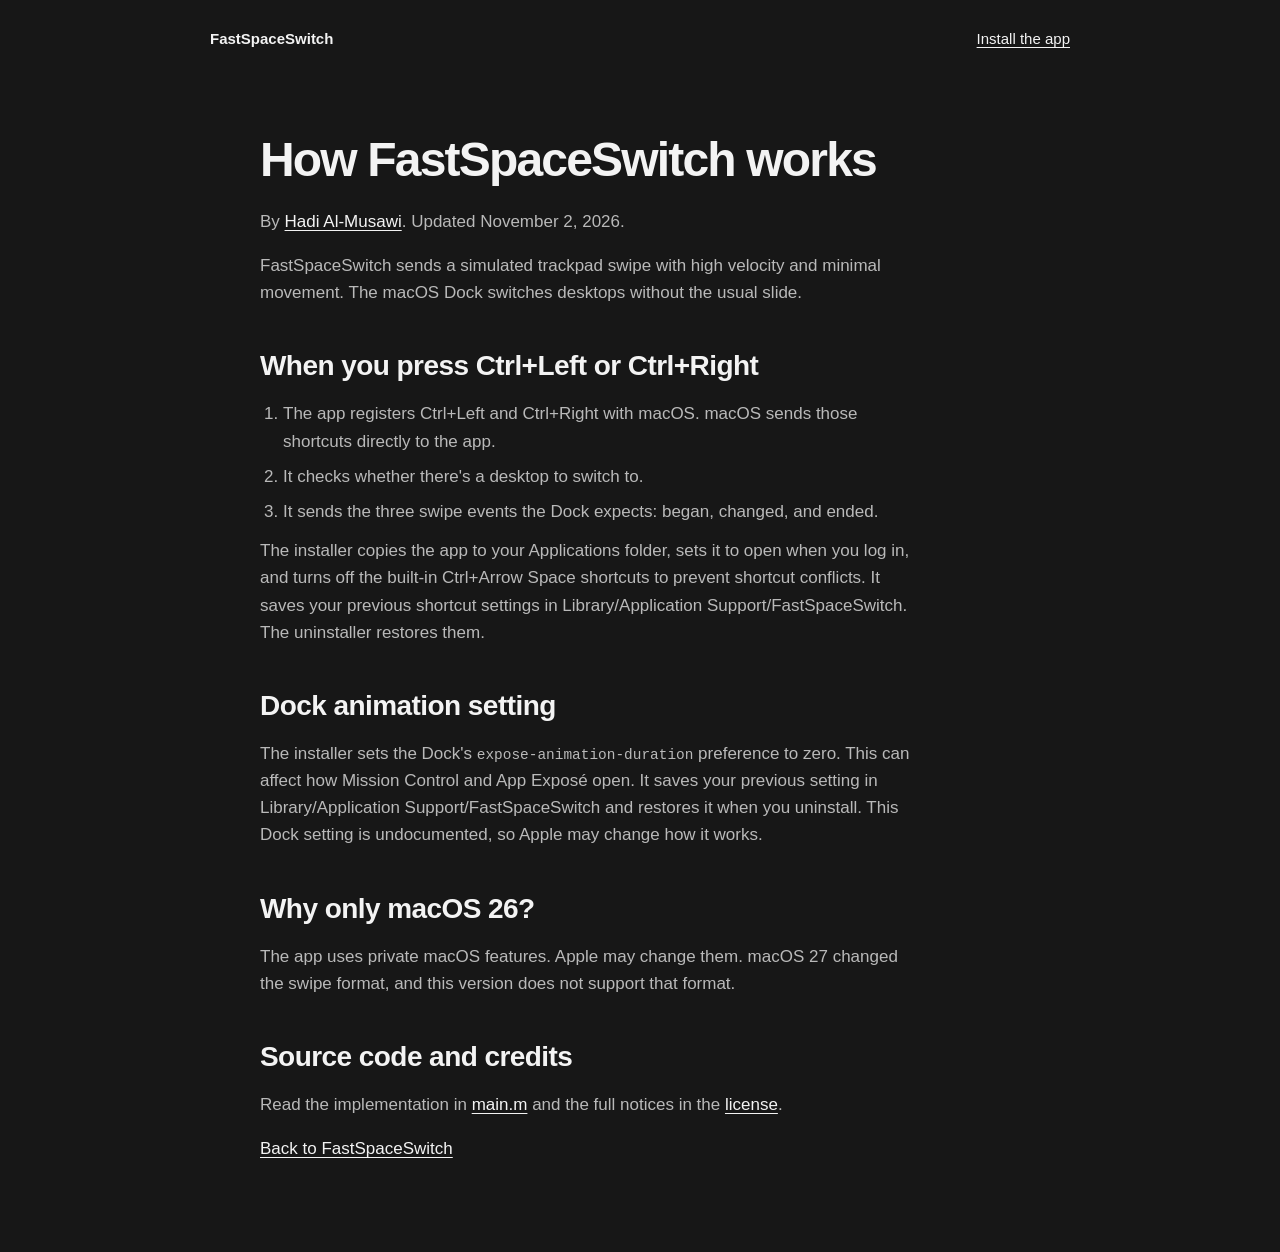
==== commit c8e450aa: "Release FastSpaceSwitch 1.2.0" ====
--- a/docs/how-it-works.html
+++ b/docs/how-it-works.html
@@ -11,25 +11,24 @@
 </head>
 <body>
   <div class="page">
-    <header class="top"><a class="brand" href="./">FastSpaceSwitch</a><a href="./#install">Install the app</a></header>
+    <header class="top"><a class="brand" href="./">FastSpaceSwitch</a><a href="./#get">Install the app</a></header>
     <main class="article">
-      <h1>How FastSpaceSwitch skips the slide</h1>
-      <p>By <a href="https://github.com/Hadi-Almusawi">Hadi Al-Musawi</a>. Updated November 1, 2026.</p>
-      <p>FastSpaceSwitch sends a simulated trackpad swipe with high speed and very little movement. The macOS Dock switches desktops without the usual slide.</p>
-      <h2>From shortcut to desktop</h2>
+      <h1>How FastSpaceSwitch works</h1>
+      <p>By <a href="https://github.com/Hadi-Almusawi">Hadi Al-Musawi</a>. Updated November 2, 2026.</p>
+      <p>FastSpaceSwitch sends a simulated trackpad swipe with high velocity and minimal movement. The macOS Dock switches desktops without the usual slide.</p>
+      <h2>When you press Ctrl+Left or Ctrl+Right</h2>
       <ol>
-        <li>The app registers Ctrl+Left and Ctrl+Right with macOS. It receives those shortcuts rather than watching every key.</li>
-        <li>It checks whether another desktop exists in that direction.</li>
+        <li>The app registers Ctrl+Left and Ctrl+Right with macOS. macOS sends those shortcuts directly to the app.</li>
+        <li>It checks whether there's a desktop to switch to.</li>
         <li>It sends the three swipe events the Dock expects: began, changed, and ended.</li>
       </ol>
-      <p>The installer turns off the built-in Ctrl+Arrow Space shortcuts so they do not compete with the app. The uninstaller turns them back on.</p>
-      <h2>Ctrl+Up and Ctrl+Down</h2>
-      <p>These stay macOS's own Mission Control and App Exposé shortcuts. The installer sets the Dock's <code>expose-animation-duration</code> preference to zero. It saves the old value in Library/Application Support/FastSpaceSwitch and restores it when you uninstall. This Dock setting is undocumented, so Apple may change how it works.</p>
+      <p>The installer copies the app to your Applications folder, sets it to open when you log in, and turns off the built-in Ctrl+Arrow Space shortcuts to prevent shortcut conflicts. It saves your previous shortcut settings in Library/Application Support/FastSpaceSwitch. The uninstaller restores them.</p>
+      <h2>Dock animation setting</h2>
+      <p>The installer sets the Dock's <code>expose-animation-duration</code> preference to zero. This can affect how Mission Control and App Exposé open. It saves your previous setting in Library/Application Support/FastSpaceSwitch and restores it when you uninstall. This Dock setting is undocumented, so Apple may change how it works.</p>
       <h2>Why only macOS 26?</h2>
-      <p>The app uses private macOS features. Apple may change them. macOS 27 changed the swipe format, and this version does not include the new format.</p>
-      <h2>Source and credit</h2>
-      <p>Read the implementation in <a href="https://github.com/Hadi-Almusawi/fast-space-switch/blob/main/main.m">main.m</a>. The swipe routine adapts the method and event sequence from <a href="https://github.com/jurplel/InstantSpaceSwitcher">InstantSpaceSwitcher by jurplel</a>, which is under the MIT license. The full notices are in the <a href="https://github.com/Hadi-Almusawi/fast-space-switch/blob/main/LICENSE">license</a>.</p>
-      <p>No speed benchmark is claimed.</p>
+      <p>The app uses private macOS features. Apple may change them. macOS 27 changed the swipe format, and this version does not support that format.</p>
+      <h2>Source code and credits</h2>
+      <p>Read the implementation in <a href="https://github.com/Hadi-Almusawi/fast-space-switch/blob/main/main.m">main.m</a> and the full notices in the <a href="https://github.com/Hadi-Almusawi/fast-space-switch/blob/main/LICENSE">license</a>.</p>
       <p><a href="./">Back to FastSpaceSwitch</a></p>
     </main>
   </div>
--- a/docs/style.css
+++ b/docs/style.css
@@ -12,7 +12,7 @@
 .brand { display: inline-flex; align-items: center; gap: 10px; font-weight: 650; text-decoration: none; }
 .hero { padding: 86px 0 78px; }
 h1 { max-width: 740px; margin: 0 0 22px; font-size: clamp(40px, 7vw, 68px); font-weight: 650; line-height: 1.08; letter-spacing: -.038em; }
-.hero > p:not(.note) { max-width: 620px; margin: 0 0 30px; color: var(--muted); font-size: 21px; line-height: 1.5; }
+.hero > p:not(.note) { margin: 0 0 30px; color: var(--muted); font-size: 21px; line-height: 1.5; }
 kbd { display: inline-block; padding: 0 7px; border: 1px solid #777; border-radius: 5px; background: #303030; color: var(--ink); font-family: inherit; font-size: .85em; font-weight: 600; line-height: 1.65; white-space: nowrap; }
 .button { display: inline-block; padding: 12px 20px; border-radius: 6px; background: var(--ink); color: #171717; font-weight: 650; text-decoration: none; }
 .button:hover { background: #d9d9d9; color: #171717; }
@@ -20,7 +20,8 @@
 main > section:not(.hero) { padding: 48px 0; border-top: 1px solid var(--line); }
 h2 { margin: 0 0 17px; font-size: 28px; font-weight: 630; letter-spacing: -.02em; line-height: 1.25; }
 p { max-width: 70ch; margin: 0 0 17px; }
-video { display: block; width: 100%; height: auto; border: 1px solid var(--line); border-radius: 8px; background: #222; }
+ol { max-width: 70ch; margin: 0 0 12px; padding-left: 23px; }
+li { margin-bottom: 8px; }
 .compatibility { text-align: center; }
 .versions { max-width: 660px; margin: 24px auto 0; border-top: 1px solid var(--line); text-align: left; }
 .versions > div { display: flex; justify-content: space-between; align-items: center; gap: 20px; padding: 16px 4px; border-bottom: 1px solid var(--line); }
@@ -30,8 +31,13 @@
 .unknown { color: var(--muted); }
 .compatibility .note { margin-left: auto; margin-right: auto; }
 details { max-width: 720px; border-bottom: 1px solid var(--line); }
+#faq h2 { text-align: center; }
+#faq details { margin-inline: auto; }
 details:first-of-type { border-top: 1px solid var(--line); }
-summary { padding: 16px 2px; cursor: pointer; font-weight: 600; }
+summary { display: flex; align-items: baseline; gap: 12px; padding: 16px 2px; cursor: pointer; font-weight: 600; list-style: none; }
+summary::-webkit-details-marker { display: none; }
+summary::before { content: ""; width: 8px; height: 8px; flex: 0 0 8px; border-right: 2px solid currentColor; border-bottom: 2px solid currentColor; transform: rotate(-45deg); }
+details[open] summary::before { transform: rotate(45deg); }
 details p { padding: 0 20px 8px 2px; color: var(--muted); }
 pre { display: inline-block; max-width: 100%; margin: 0 0 16px; padding: 12px 16px; overflow-x: auto; border: 1px solid var(--line); border-radius: 6px; background: var(--surface); }
 code { font: .85em Menlo, Consolas, monospace; }
@@ -43,4 +49,5 @@
 .article h2 { margin-top: 42px; }
 .article p, .article li { color: var(--muted); }
 @media (max-width: 600px) { .page { padding: 0 20px; } .top { padding: 20px 0; } .hero { padding: 56px 0 54px; } .hero > p:not(.note) { font-size: 19px; } main > section:not(.hero) { padding: 38px 0; } .versions > div { font-size: 14px; } .versions strong { font-size: 13px; } footer span { width: 100%; } }
+@media (min-width: 880px) { .desktop-shortcuts { white-space: nowrap; } }
 @media (prefers-reduced-motion: reduce) { html { scroll-behavior: auto; } }
